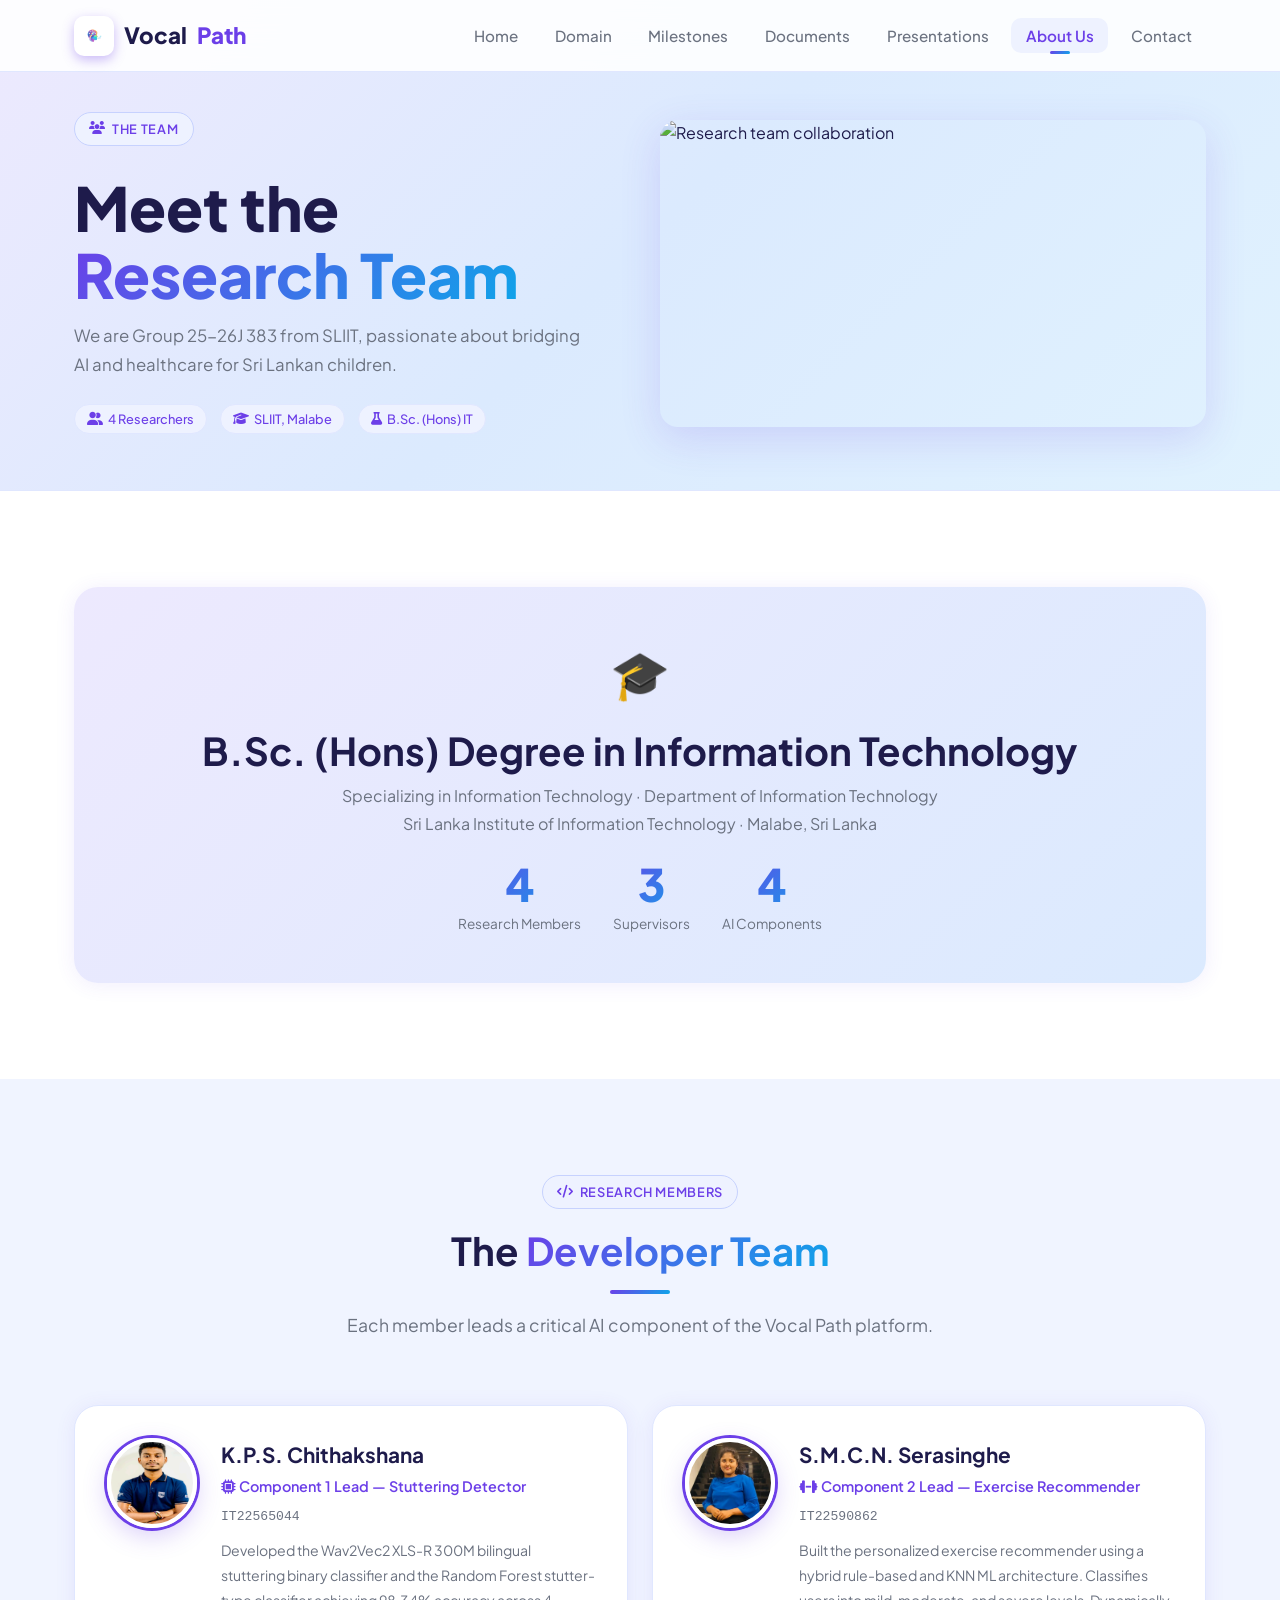
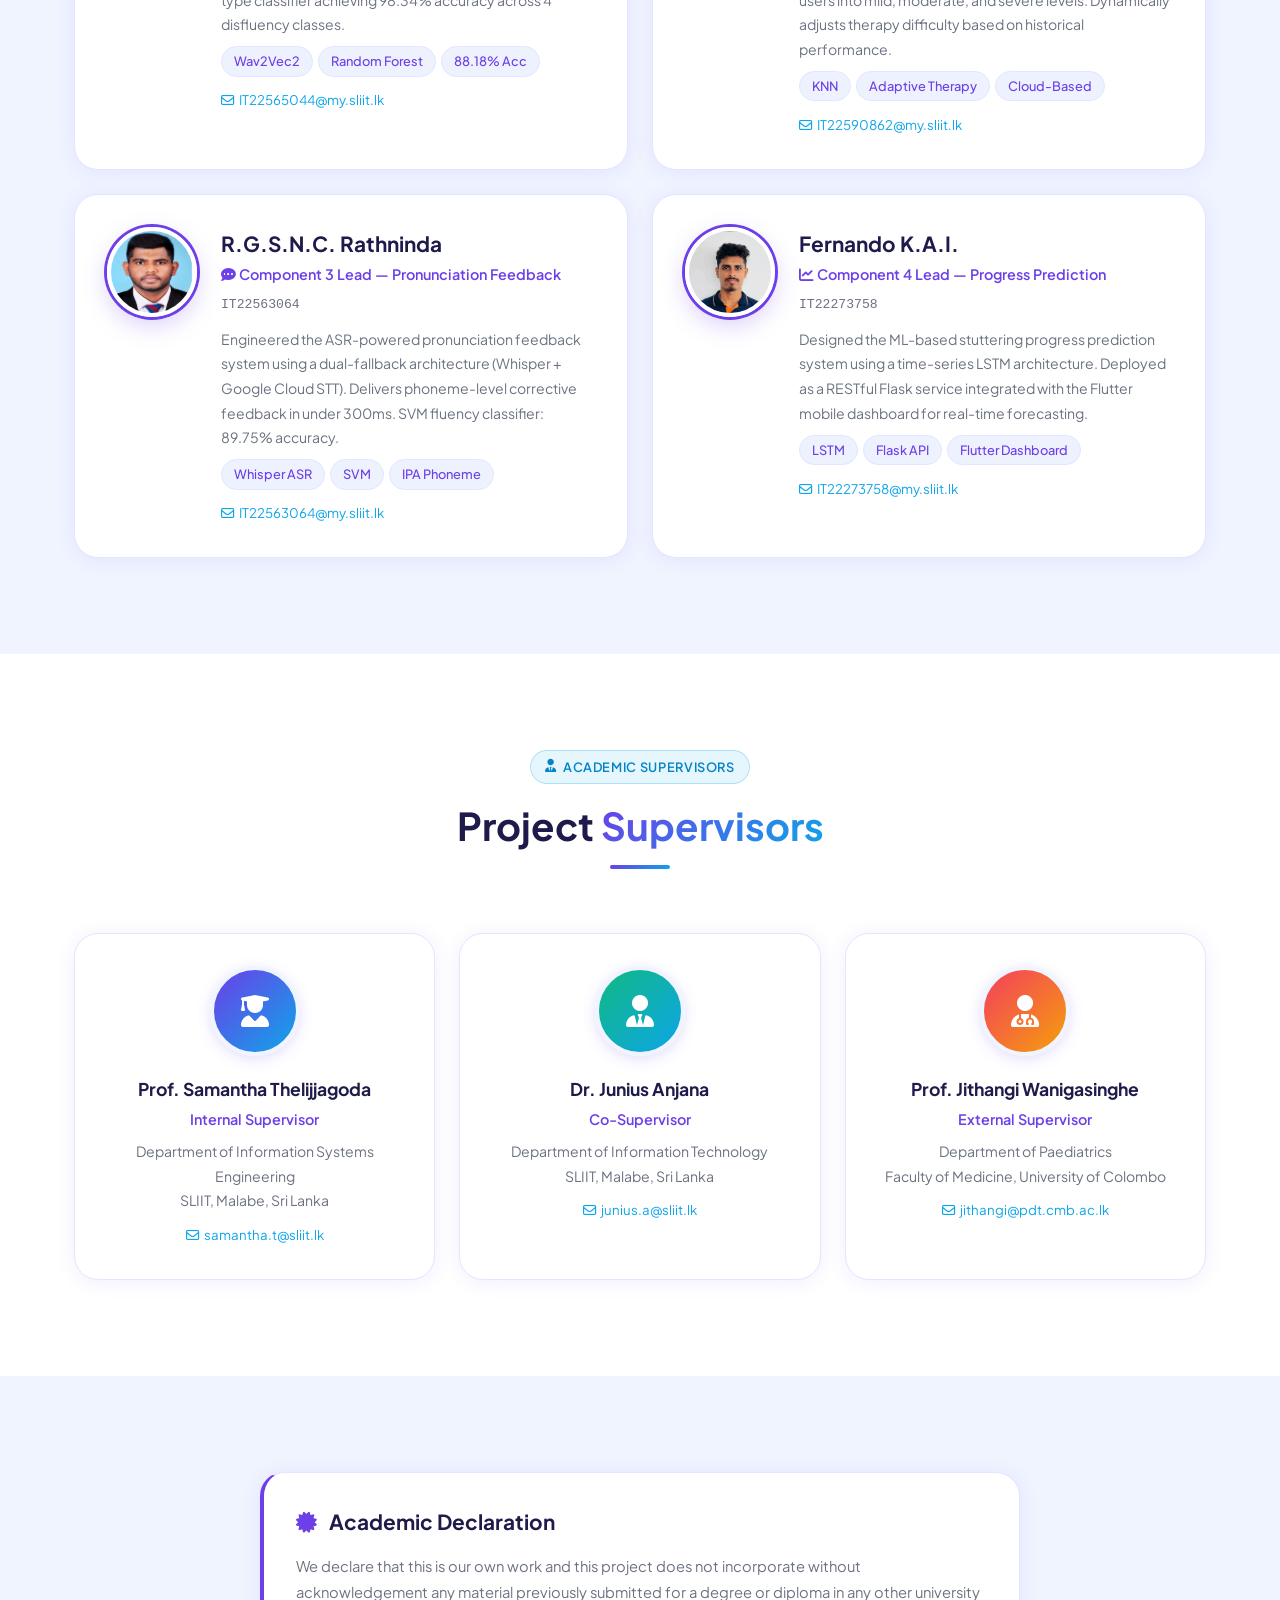
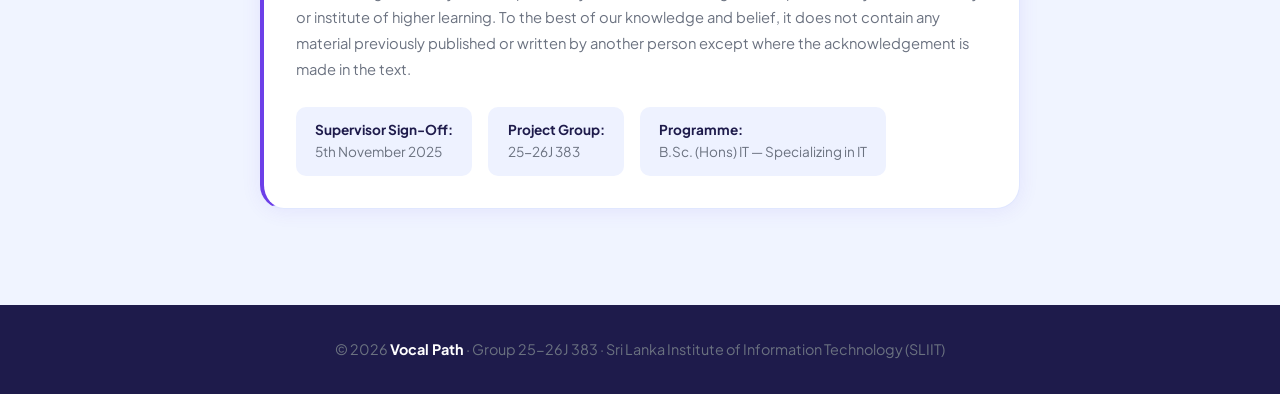
==== about.html @ 358e272d "website initialization" ====
<!DOCTYPE html>
<html lang="en">
<head>
  <meta charset="UTF-8">
  <meta name="viewport" content="width=device-width, initial-scale=1.0">
  <style>
    .page-hero-wrap{display:grid;grid-template-columns:1fr 1fr;gap:2.5rem;align-items:center;}
    .page-hero-wrap img{width:100%;border-radius:18px;box-shadow:0 12px 40px rgba(108,63,232,0.16);object-fit:cover;aspect-ratio:16/9;}
    @media(max-width:760px){.page-hero-wrap{grid-template-columns:1fr;}.page-hero-wrap img{display:none;}}
    /* Member photo avatars */
    .member-photo {
      width: 90px; height: 90px; min-width: 90px;
      border-radius: 50%;
      object-fit: cover; object-position: top center;
      border: 4px solid white;
      box-shadow: 0 0 0 3px #6C3FE8, 0 8px 24px rgba(108,63,232,0.25);
      transition: transform 0.3s ease, box-shadow 0.3s ease;
      display: block;
    }
    .member-photo:hover {
      transform: scale(1.08);
      box-shadow: 0 0 0 4px #0EA5E9, 0 12px 32px rgba(108,63,232,0.35);
    }
  </style>
  <title>About Us — Vocal Path Research Team</title>
  <meta name="description" content="Meet the Vocal Path research team — Group 25-26J 383, SLIIT.">
  <link rel="stylesheet" href="css/style.css">
  <link rel="stylesheet" href="https://cdnjs.cloudflare.com/ajax/libs/font-awesome/6.5.0/css/all.min.css">
</head>
<body>

<nav class="navbar" id="navbar">
  <div class="nav-inner">
    <a href="index.html" class="nav-logo">
      <img src="images/AppLogo1.png" alt="Vocal Path Logo" class="logo-icon" style="background: white; object-fit: contain; padding: 2px;">
      Vocal<span>Path</span>
    </a>
    <ul class="nav-links">
      <li><a href="index.html">Home</a></li>
      <li><a href="domain.html">Domain</a></li>
      <li><a href="milestones.html">Milestones</a></li>
      <li><a href="documents.html">Documents</a></li>
      <li><a href="presentations.html">Presentations</a></li>
      <li><a href="about.html" class="active">About Us</a></li>
      <li><a href="contact.html">Contact</a></li>
    </ul>
  </div>
</nav>

<!-- PAGE HEADER -->
<div style="background: var(--grad-hero); padding: 7rem 0 3.5rem; border-bottom: 1px solid var(--border);">
  <div class="container fade-in">
    <div class="page-hero-wrap">
      <div>
        <div class="badge badge-primary"><i class="fa-solid fa-users"></i> The Team</div>
        <h1 style="margin-top:0.6rem;">Meet the <span class="grad-text">Research Team</span></h1>
        <p style="font-size:1.05rem;max-width:520px;margin-top:0.8rem;">We are Group 25-26J 383 from SLIIT, passionate about bridging AI and healthcare for Sri Lankan children.</p>
        <div style="display:flex;gap:0.8rem;flex-wrap:wrap;margin-top:1.5rem;">
          <span class="tag"><i class="fa-solid fa-user-group"></i> 4 Researchers</span>
          <span class="tag"><i class="fa-solid fa-graduation-cap"></i> SLIIT, Malabe</span>
          <span class="tag"><i class="fa-solid fa-flask"></i> B.Sc. (Hons) IT</span>
        </div>
      </div>
      <img src="https://images.unsplash.com/photo-1522071820081-009f0129c71c?w=700&q=80&auto=format&fit=crop" alt="Research team collaboration" loading="eager">
    </div>
  </div>
</div>

<main>

<!-- PROJECT CONTEXT -->
<section style="background:var(--bg-white);">
  <div class="container fade-in">
    <div class="card" style="background: linear-gradient(135deg, #EDE9FE, #DBEAFE); border:none; text-align:center; padding:3rem;">
      <div style="font-size:3rem; margin-bottom:1rem;">🎓</div>
      <h2 style="margin-bottom:0.5rem;">B.Sc. (Hons) Degree in Information Technology</h2>
      <p>Specializing in Information Technology · Department of Information Technology<br>Sri Lanka Institute of Information Technology · Malabe, Sri Lanka</p>
      <div style="display:flex; justify-content:center; gap:2rem; margin-top:1.5rem; flex-wrap:wrap;">
        <div><div class="stat-number">4</div><p style="font-size:0.85rem;">Research Members</p></div>
        <div><div class="stat-number">3</div><p style="font-size:0.85rem;">Supervisors</p></div>
        <div><div class="stat-number">4</div><p style="font-size:0.85rem;">AI Components</p></div>
      </div>
    </div>
  </div>
</section>

<!-- RESEARCH MEMBERS -->
<section>
  <div class="container">
    <div class="section-header fade-in">
      <div class="badge badge-primary"><i class="fa-solid fa-code"></i> Research Members</div>
      <h2>The <span class="grad-text">Developer Team</span></h2>
      <div class="divider"></div>
      <p>Each member leads a critical AI component of the Vocal Path platform.</p>
    </div>

    <div class="grid-2 fade-in">

      <!-- Chithakshana -->
      <div class="card" style="display:flex; gap:1.5rem; align-items:flex-start;">
        <img src="images/member_chithakshana.png" alt="K.P.S. Chithakshana" class="member-photo">
        <div style="flex:1;">
          <h3 style="margin-bottom:0.2rem;">K.P.S. Chithakshana</h3>
          <span class="team-role"><i class="fa-solid fa-microchip" style="margin-right:4px;"></i>Component 1 Lead — Stuttering Detector</span>
          <p class="team-id">IT22565044</p>
          <p style="font-size:0.88rem; margin:0.6rem 0; color:var(--text-muted);">Developed the Wav2Vec2 XLS-R 300M bilingual stuttering binary classifier and the Random Forest stutter-type classifier achieving 98.34% accuracy across 4 disfluency classes.</p>
          <div style="display:flex; flex-wrap:wrap; gap:0.3rem; margin-bottom:0.6rem;">
            <span class="tag">Wav2Vec2</span><span class="tag">Random Forest</span><span class="tag">88.18% Acc</span>
          </div>
          <div class="team-email"><a href="mailto:IT22565044@my.sliit.lk"><i class="fa-regular fa-envelope" style="margin-right:5px;"></i>IT22565044@my.sliit.lk</a></div>
        </div>
      </div>

      <!-- Serasinghe -->
      <div class="card" style="display:flex; gap:1.5rem; align-items:flex-start;">
        <img src="images/member_serasinghe.png" alt="S.M.C.N. Serasinghe" class="member-photo">
        <div style="flex:1;">
          <h3 style="margin-bottom:0.2rem;">S.M.C.N. Serasinghe</h3>
          <span class="team-role"><i class="fa-solid fa-dumbbell" style="margin-right:4px;"></i>Component 2 Lead — Exercise Recommender</span>
          <p class="team-id">IT22590862</p>
          <p style="font-size:0.88rem; margin:0.6rem 0; color:var(--text-muted);">Built the personalized exercise recommender using a hybrid rule-based and KNN ML architecture. Classifies users into mild, moderate, and severe levels. Dynamically adjusts therapy difficulty based on historical performance.</p>
          <div style="display:flex; flex-wrap:wrap; gap:0.3rem; margin-bottom:0.6rem;">
            <span class="tag">KNN</span><span class="tag">Adaptive Therapy</span><span class="tag">Cloud-Based</span>
          </div>
          <div class="team-email"><a href="mailto:IT22590862@my.sliit.lk"><i class="fa-regular fa-envelope" style="margin-right:5px;"></i>IT22590862@my.sliit.lk</a></div>
        </div>
      </div>

      <!-- Rathninda -->
      <div class="card" style="display:flex; gap:1.5rem; align-items:flex-start;">
        <img src="images/member_rathninda.png" alt="R.G.S.N.C. Rathninda" class="member-photo">
        <div style="flex:1;">
          <h3 style="margin-bottom:0.2rem;">R.G.S.N.C. Rathninda</h3>
          <span class="team-role"><i class="fa-solid fa-comment-dots" style="margin-right:4px;"></i>Component 3 Lead — Pronunciation Feedback</span>
          <p class="team-id">IT22563064</p>
          <p style="font-size:0.88rem; margin:0.6rem 0; color:var(--text-muted);">Engineered the ASR-powered pronunciation feedback system using a dual-fallback architecture (Whisper + Google Cloud STT). Delivers phoneme-level corrective feedback in under 300ms. SVM fluency classifier: 89.75% accuracy.</p>
          <div style="display:flex; flex-wrap:wrap; gap:0.3rem; margin-bottom:0.6rem;">
            <span class="tag">Whisper ASR</span><span class="tag">SVM</span><span class="tag">IPA Phoneme</span>
          </div>
          <div class="team-email"><a href="mailto:IT22563064@my.sliit.lk"><i class="fa-regular fa-envelope" style="margin-right:5px;"></i>IT22563064@my.sliit.lk</a></div>
        </div>
      </div>

      <!-- Fernando -->
      <div class="card" style="display:flex; gap:1.5rem; align-items:flex-start;">
        <img src="images/member_fernando.png" alt="Fernando K.A.I." class="member-photo">
        <div style="flex:1;">
          <h3 style="margin-bottom:0.2rem;">Fernando K.A.I.</h3>
          <span class="team-role"><i class="fa-solid fa-chart-line" style="margin-right:4px;"></i>Component 4 Lead — Progress Prediction</span>
          <p class="team-id">IT22273758</p>
          <p style="font-size:0.88rem; margin:0.6rem 0; color:var(--text-muted);">Designed the ML-based stuttering progress prediction system using a time-series LSTM architecture. Deployed as a RESTful Flask service integrated with the Flutter mobile dashboard for real-time forecasting.</p>
          <div style="display:flex; flex-wrap:wrap; gap:0.3rem; margin-bottom:0.6rem;">
            <span class="tag">LSTM</span><span class="tag">Flask API</span><span class="tag">Flutter Dashboard</span>
          </div>
          <div class="team-email"><a href="mailto:IT22273758@my.sliit.lk"><i class="fa-regular fa-envelope" style="margin-right:5px;"></i>IT22273758@my.sliit.lk</a></div>
        </div>
      </div>

    </div>
  </div>
</section>

<!-- SUPERVISORS -->
<section style="background: var(--bg-white);">
  <div class="container">
    <div class="section-header fade-in">
      <div class="badge badge-blue"><i class="fa-solid fa-user-tie"></i> Academic Supervisors</div>
      <h2>Project <span class="grad-text">Supervisors</span></h2>
      <div class="divider"></div>
    </div>
    <div class="grid-3 fade-in">

      <div class="team-card">
        <div class="team-avatar" style="background: linear-gradient(135deg, #6C3FE8, #0EA5E9); font-size:2rem;">
          <i class="fa-solid fa-user-graduate"></i>
        </div>
        <h3>Prof. Samantha Thelijjagoda</h3>
        <span class="team-role">Internal Supervisor</span>
        <p style="font-size:0.88rem; margin:0.5rem 0; color:var(--text-muted);">Department of Information Systems Engineering<br>SLIIT, Malabe, Sri Lanka</p>
        <div class="team-email"><a href="mailto:samantha.t@sliit.lk"><i class="fa-regular fa-envelope" style="margin-right:5px;"></i>samantha.t@sliit.lk</a></div>
      </div>

      <div class="team-card">
        <div class="team-avatar" style="background: linear-gradient(135deg, #10B981, #0EA5E9); font-size:2rem;">
          <i class="fa-solid fa-user-tie"></i>
        </div>
        <h3>Dr. Junius Anjana</h3>
        <span class="team-role">Co-Supervisor</span>
        <p style="font-size:0.88rem; margin:0.5rem 0; color:var(--text-muted);">Department of Information Technology<br>SLIIT, Malabe, Sri Lanka</p>
        <div class="team-email"><a href="mailto:junius.a@sliit.lk"><i class="fa-regular fa-envelope" style="margin-right:5px;"></i>junius.a@sliit.lk</a></div>
      </div>

      <div class="team-card">
        <div class="team-avatar" style="background: linear-gradient(135deg, #F43F5E, #F59E0B); font-size:2rem;">
          <i class="fa-solid fa-user-doctor"></i>
        </div>
        <h3>Prof. Jithangi Wanigasinghe</h3>
        <span class="team-role">External Supervisor</span>
        <p style="font-size:0.88rem; margin:0.5rem 0; color:var(--text-muted);">Department of Paediatrics<br>Faculty of Medicine, University of Colombo</p>
        <div class="team-email"><a href="mailto:jithangi@pdt.cmb.ac.lk"><i class="fa-regular fa-envelope" style="margin-right:5px;"></i>jithangi@pdt.cmb.ac.lk</a></div>
      </div>

    </div>
  </div>
</section>

<!-- DECLARATION -->
<section>
  <div class="container fade-in">
    <div class="card" style="max-width:760px; margin:0 auto; border-left:4px solid var(--primary);">
      <h3 style="margin-bottom:1rem; color:var(--text-primary);">
        <i class="fa-solid fa-certificate" style="color:var(--primary); margin-right:8px;"></i>
        Academic Declaration
      </h3>
      <p style="font-size:0.92rem;">We declare that this is our own work and this project does not incorporate without acknowledgement any material previously submitted for a degree or diploma in any other university or institute of higher learning. To the best of our knowledge and belief, it does not contain any material previously published or written by another person except where the acknowledgement is made in the text.</p>
      <div style="margin-top:1.5rem; display:flex; flex-wrap:wrap; gap:1rem;">
        <div style="background:var(--bg-muted); border-radius:10px; padding:0.8rem 1.2rem; font-size:0.85rem;">
          <strong style="display:block;">Supervisor Sign-Off:</strong>
          <span style="color:var(--text-muted);">5th November 2025</span>
        </div>
        <div style="background:var(--bg-muted); border-radius:10px; padding:0.8rem 1.2rem; font-size:0.85rem;">
          <strong style="display:block;">Project Group:</strong>
          <span style="color:var(--text-muted);">25-26J 383</span>
        </div>
        <div style="background:var(--bg-muted); border-radius:10px; padding:0.8rem 1.2rem; font-size:0.85rem;">
          <strong style="display:block;">Programme:</strong>
          <span style="color:var(--text-muted);">B.Sc. (Hons) IT — Specializing in IT</span>
        </div>
      </div>
    </div>
  </div>
</section>

</main>

<footer>
  <div class="container">
    <p>© 2026 <strong style="color:white;">Vocal Path</strong> · Group 25-26J 383 · Sri Lanka Institute of Information Technology (SLIIT)</p>
  </div>
</footer>

<script>
  window.addEventListener('scroll', () => {
    document.getElementById('navbar').classList.toggle('scrolled', window.scrollY > 20);
  });
  const observer = new IntersectionObserver(entries => {
    entries.forEach(e => { if (e.isIntersecting) e.target.classList.add('visible'); });
  }, { threshold: 0.1 });
  document.querySelectorAll('.fade-in').forEach(el => observer.observe(el));
</script>
</body>
</html>
---- css/style.css ----
@import url('https://fonts.googleapis.com/css2?family=Plus+Jakarta+Sans:wght@300;400;500;600;700;800&display=swap');

/* ===== HERO SPLIT ===== */
.hero-split {
  display: grid;
  grid-template-columns: 1fr 1fr;
  gap: 3rem;
  align-items: center;
  min-height: 100vh;
  padding-top: var(--nav-height);
}
.hero-split-text { text-align: left; }
.hero-split-text h1 { margin-bottom: 1rem; }
.hero-split-img {
  position: relative;
  display: flex;
  justify-content: center;
  align-items: center;
}
.hero-split-img img {
  width: 100%;
  max-width: 520px;
  border-radius: var(--radius-xl);
  box-shadow: var(--shadow-hover);
  object-fit: cover;
  animation: float 6s ease-in-out infinite;
}
@keyframes float {
  0%, 100% { transform: translateY(0px); }
  50%       { transform: translateY(-14px); }
}
.hero-split-img::before {
  content: '';
  position: absolute;
  inset: -16px;
  border-radius: calc(var(--radius-xl) + 12px);
  background: var(--grad-primary);
  opacity: 0.12;
  z-index: -1;
  filter: blur(30px);
}

/* ===== SECTION IMAGE PANELS ===== */
.img-section {
  display: grid;
  grid-template-columns: 1fr 1fr;
  gap: 3rem;
  align-items: center;
}
.img-section.reverse { direction: rtl; }
.img-section.reverse > * { direction: ltr; }
.img-panel img {
  width: 100%;
  border-radius: var(--radius-lg);
  box-shadow: var(--shadow-lg);
  object-fit: cover;
  aspect-ratio: 4/3;
  transition: var(--transition);
}
.img-panel img:hover { transform: scale(1.02); box-shadow: var(--shadow-hover); }

/* ===== DECORATIVE BLOBS ===== */
.blob-purple {
  position: absolute;
  width: 280px; height: 280px;
  background: radial-gradient(circle, rgba(108,63,232,0.18) 0%, transparent 70%);
  border-radius: 50%;
  pointer-events: none;
}
.blob-blue {
  position: absolute;
  width: 200px; height: 200px;
  background: radial-gradient(circle, rgba(14,165,233,0.15) 0%, transparent 70%);
  border-radius: 50%;
  pointer-events: none;
}

/* ===== FEATURE BANNER IMAGE ===== */
.banner-img {
  width: 100%;
  border-radius: var(--radius-xl);
  height: 340px;
  object-fit: cover;
  box-shadow: var(--shadow-lg);
}

/* ===== STATS ROW ===== */
.stats-row {
  display: flex;
  gap: 2rem;
  flex-wrap: wrap;
  padding: 1.5rem 2rem;
  background: var(--bg-white);
  border: 1px solid var(--border);
  border-radius: var(--radius-lg);
  box-shadow: var(--shadow-card);
  margin-top: 2.5rem;
}
.stat-item { text-align: center; flex: 1; min-width: 100px; }
.stat-divider { width: 1px; background: var(--border); }

@media (max-width: 900px) {
  .hero-split { grid-template-columns: 1fr; padding-bottom: 3rem; }
  .hero-split-img { display: none; }
  .img-section { grid-template-columns: 1fr; }
  .img-section.reverse { direction: ltr; }
}

/* ===== CSS VARIABLES ===== */
:root {
  --primary: #6C3FE8;
  --primary-light: #8B5CF6;
  --primary-glow: rgba(108, 63, 232, 0.18);
  --secondary: #0EA5E9;
  --secondary-light: #38BDF8;
  --accent: #10B981;
  --accent-light: #34D399;
  --rose: #F43F5E;
  --amber: #F59E0B;

  /* Light mode backgrounds */
  --bg-base: #F0F4FF;
  --bg-white: #FFFFFF;
  --bg-card: #FFFFFF;
  --bg-subtle: #F8FAFF;
  --bg-muted: #EEF2FF;

  /* Borders */
  --border: #E0E7FF;
  --border-hover: #C7D2FE;

  /* Text */
  --text-primary: #1E1B4B;
  --text-secondary: #4338CA;
  --text-muted: #6B7280;
  --text-light: #9CA3AF;

  /* Shadows */
  --shadow-sm: 0 1px 3px rgba(99, 63, 232, 0.08), 0 1px 2px rgba(99, 63, 232, 0.04);
  --shadow-md: 0 4px 16px rgba(99, 63, 232, 0.12), 0 2px 8px rgba(99, 63, 232, 0.06);
  --shadow-lg: 0 8px 32px rgba(99, 63, 232, 0.18), 0 4px 12px rgba(99, 63, 232, 0.08);
  --shadow-hover: 0 16px 48px rgba(99, 63, 232, 0.22), 0 8px 20px rgba(99, 63, 232, 0.12);
  --shadow-card: 0 2px 20px rgba(99, 63, 232, 0.09);

  /* Gradients */
  --grad-primary: linear-gradient(135deg, #6C3FE8 0%, #0EA5E9 100%);
  --grad-hero: linear-gradient(135deg, #EDE9FE 0%, #DBEAFE 50%, #E0F2FE 100%);
  --grad-accent: linear-gradient(135deg, #10B981 0%, #0EA5E9 100%);
  --grad-warm: linear-gradient(135deg, #F59E0B 0%, #F43F5E 100%);
  --grad-card-border: linear-gradient(135deg, #6C3FE8, #0EA5E9);

  --radius-sm: 10px;
  --radius-md: 16px;
  --radius-lg: 24px;
  --radius-xl: 32px;
  --radius-pill: 100px;

  --transition: all 0.3s cubic-bezier(0.4, 0, 0.2, 1);
  --transition-slow: all 0.5s cubic-bezier(0.4, 0, 0.2, 1);

  --font: 'Plus Jakarta Sans', sans-serif;
  --nav-height: 72px;
}

/* ===== RESET ===== */
*, *::before, *::after { margin: 0; padding: 0; box-sizing: border-box; }
html { scroll-behavior: smooth; }
body {
  font-family: var(--font);
  background: var(--bg-base);
  color: var(--text-primary);
  line-height: 1.6;
  overflow-x: hidden;
  background-image:
    radial-gradient(ellipse at 20% 10%, rgba(108, 63, 232, 0.08) 0%, transparent 50%),
    radial-gradient(ellipse at 80% 90%, rgba(14, 165, 233, 0.07) 0%, transparent 50%);
  background-attachment: fixed;
}

/* ===== SCROLLBAR ===== */
::-webkit-scrollbar { width: 6px; }
::-webkit-scrollbar-track { background: var(--bg-muted); }
::-webkit-scrollbar-thumb { background: var(--primary-light); border-radius: 3px; }

/* ===== TYPOGRAPHY ===== */
h1 { font-size: clamp(2.2rem, 5vw, 3.8rem); font-weight: 800; line-height: 1.1; }
h2 { font-size: clamp(1.8rem, 3vw, 2.8rem); font-weight: 700; line-height: 1.2; }
h3 { font-size: 1.3rem; font-weight: 700; }
h4 { font-size: 1.05rem; font-weight: 600; }
p { color: var(--text-muted); line-height: 1.75; }

/* ===== LAYOUT ===== */
.container { max-width: 1180px; margin: 0 auto; padding: 0 1.5rem; width: 100%; }
section { padding: 6rem 0; }
.section-header { text-align: center; margin-bottom: 4rem; }
.section-header h2 { color: var(--text-primary); margin-bottom: 1rem; }
.section-header p { max-width: 640px; margin: 0 auto; font-size: 1.1rem; }

/* ===== NAVIGATION ===== */
.navbar {
  position: fixed; top: 0; left: 0; right: 0;
  height: var(--nav-height);
  background: rgba(255, 255, 255, 0.88);
  backdrop-filter: blur(20px);
  -webkit-backdrop-filter: blur(20px);
  border-bottom: 1px solid var(--border);
  z-index: 1000;
  transition: var(--transition);
}
.navbar.scrolled {
  box-shadow: var(--shadow-md);
}
.nav-inner {
  max-width: 1180px; margin: 0 auto; padding: 0 1.5rem;
  height: 100%;
  display: flex; align-items: center; justify-content: space-between;
}
.nav-logo {
  display: flex; align-items: center; gap: 10px;
  text-decoration: none;
  font-weight: 800; font-size: 1.4rem;
  color: var(--text-primary);
  transition: var(--transition);
}
.nav-logo .logo-icon {
  width: 40px; height: 40px; border-radius: 10px;
  background: var(--grad-primary);
  display: flex; align-items: center; justify-content: center;
  color: white; font-size: 1.1rem;
  box-shadow: 0 4px 12px rgba(108, 63, 232, 0.35);
  transition: var(--transition);
}
.nav-logo:hover .logo-icon { transform: rotate(5deg) scale(1.05); }
.nav-logo span { color: var(--primary); }
.nav-links {
  display: flex; align-items: center; gap: 0.5rem;
  list-style: none;
}
.nav-links a {
  text-decoration: none; color: var(--text-muted);
  font-weight: 500; font-size: 0.95rem;
  padding: 0.5rem 0.9rem;
  border-radius: var(--radius-sm);
  transition: var(--transition);
  position: relative;
}
.nav-links a:hover,
.nav-links a.active {
  color: var(--primary);
  background: var(--bg-muted);
}
.nav-links a.active {
  font-weight: 600;
}
.nav-links a.active::after {
  content: '';
  position: absolute; bottom: -1px; left: 50%; transform: translateX(-50%);
  width: 20px; height: 3px;
  background: var(--grad-primary);
  border-radius: 3px;
}

/* ===== BADGE ===== */
.badge {
  display: inline-flex; align-items: center; gap: 6px;
  padding: 0.35rem 0.9rem;
  border-radius: var(--radius-pill);
  font-size: 0.8rem; font-weight: 600; letter-spacing: 0.05em; text-transform: uppercase;
  margin-bottom: 1.2rem;
}
.badge-primary { background: var(--bg-muted); color: var(--primary); border: 1px solid var(--border-hover); }
.badge-green { background: rgba(16, 185, 129, 0.1); color: #059669; border: 1px solid rgba(16, 185, 129, 0.25); }
.badge-blue { background: rgba(14, 165, 233, 0.1); color: #0284C7; border: 1px solid rgba(14, 165, 233, 0.25); }

/* ===== BUTTONS ===== */
.btn {
  display: inline-flex; align-items: center; gap: 8px;
  padding: 0.8rem 1.8rem;
  border-radius: var(--radius-pill);
  font-weight: 600; font-size: 0.95rem;
  text-decoration: none; border: none; cursor: pointer;
  transition: var(--transition);
}
.btn-primary {
  background: var(--grad-primary);
  color: white;
  box-shadow: 0 4px 16px rgba(108, 63, 232, 0.4);
}
.btn-primary:hover {
  transform: translateY(-2px);
  box-shadow: 0 8px 28px rgba(108, 63, 232, 0.5);
}
.btn-outline {
  background: transparent;
  color: var(--primary);
  border: 2px solid var(--primary);
}
.btn-outline:hover {
  background: var(--bg-muted);
  transform: translateY(-2px);
}
.btn-white {
  background: white; color: var(--primary);
  box-shadow: var(--shadow-md);
}
.btn-white:hover { transform: translateY(-2px); box-shadow: var(--shadow-lg); }

/* ===== CARDS ===== */
.card {
  background: var(--bg-card);
  border: 1px solid var(--border);
  border-radius: var(--radius-lg);
  padding: 2rem;
  box-shadow: var(--shadow-card);
  transition: var(--transition);
}
.card:hover {
  border-color: var(--border-hover);
  box-shadow: var(--shadow-hover);
  transform: translateY(-6px);
}
.card-icon {
  width: 54px; height: 54px;
  border-radius: var(--radius-md);
  display: flex; align-items: center; justify-content: center;
  font-size: 1.4rem;
  margin-bottom: 1.2rem;
  transition: var(--transition);
}
.card:hover .card-icon { transform: scale(1.1); }
.card-icon-purple { background: var(--bg-muted); color: var(--primary); }
.card-icon-blue { background: rgba(14, 165, 233, 0.12); color: var(--secondary); }
.card-icon-green { background: rgba(16, 185, 129, 0.12); color: var(--accent); }
.card-icon-rose { background: rgba(244, 63, 94, 0.12); color: var(--rose); }
.card-icon-amber { background: rgba(245, 158, 11, 0.12); color: var(--amber); }
.card h3 { color: var(--text-primary); margin-bottom: 0.6rem; }

/* Gradient border card */
.card-gradient-border {
  background: var(--bg-card);
  border-radius: var(--radius-lg);
  padding: 2px;
  background-clip: padding-box;
  position: relative;
  transition: var(--transition);
}
.card-gradient-border::before {
  content: '';
  position: absolute; inset: 0;
  border-radius: var(--radius-lg);
  padding: 2px;
  background: var(--grad-primary);
  -webkit-mask: linear-gradient(white, white) content-box, linear-gradient(white, white);
  mask: linear-gradient(white, white) content-box, linear-gradient(white, white);
  -webkit-mask-composite: destination-out;
  mask-composite: exclude;
  opacity: 0;
  transition: var(--transition);
}
.card-gradient-border:hover::before { opacity: 1; }
.card-gradient-border-inner {
  background: var(--bg-card);
  border-radius: calc(var(--radius-lg) - 2px);
  padding: 2rem;
  height: 100%;
}

/* ===== GRIDS ===== */
.grid-2 { display: grid; grid-template-columns: repeat(2, 1fr); gap: 1.5rem; }
.grid-3 { display: grid; grid-template-columns: repeat(3, 1fr); gap: 1.5rem; }
.grid-4 { display: grid; grid-template-columns: repeat(4, 1fr); gap: 1.5rem; }
.grid-auto { display: grid; grid-template-columns: repeat(auto-fit, minmax(260px, 1fr)); gap: 1.5rem; }

/* ===== GRADIENT TEXT ===== */
.grad-text {
  background: var(--grad-primary);
  -webkit-background-clip: text;
  -webkit-text-fill-color: transparent;
  background-clip: text;
}
.grad-text-accent {
  background: var(--grad-accent);
  -webkit-background-clip: text;
  -webkit-text-fill-color: transparent;
  background-clip: text;
}

/* ===== PILL TAG ===== */
.tag {
  display: inline-flex; align-items: center; gap: 5px;
  background: var(--bg-muted); color: var(--primary);
  border: 1px solid var(--border);
  border-radius: var(--radius-pill);
  padding: 0.25rem 0.75rem;
  font-size: 0.8rem; font-weight: 500;
}

/* ===== STAT NUMBERS ===== */
.stat-number {
  font-size: 2.8rem; font-weight: 800;
  background: var(--grad-primary);
  -webkit-background-clip: text;
  -webkit-text-fill-color: transparent;
  background-clip: text;
  line-height: 1;
  margin-bottom: 0.3rem;
}

/* ===== HERO ===== */
.hero {
  min-height: 100vh;
  display: flex; align-items: center;
  padding-top: var(--nav-height);
  background: var(--grad-hero);
  position: relative;
  overflow: hidden;
}
.hero::before {
  content: '';
  position: absolute; top: -40%; right: -15%;
  width: 700px; height: 700px;
  border-radius: 50%;
  background: radial-gradient(circle, rgba(108, 63, 232, 0.12) 0%, transparent 70%);
  pointer-events: none;
}
.hero::after {
  content: '';
  position: absolute; bottom: -20%; left: -10%;
  width: 500px; height: 500px;
  border-radius: 50%;
  background: radial-gradient(circle, rgba(14, 165, 233, 0.1) 0%, transparent 70%);
  pointer-events: none;
}
.hero-content { position: relative; z-index: 1; }

/* ===== SECTION DIVIDER ===== */
.divider {
  width: 60px; height: 4px;
  background: var(--grad-primary);
  border-radius: 2px;
  margin: 1rem auto;
}

/* ===== TIMELINE ===== */
.timeline { position: relative; }
.timeline::before {
  content: '';
  position: absolute; left: 24px; top: 0; bottom: 0;
  width: 2px; background: var(--border);
}
.timeline-item {
  display: flex; gap: 1.5rem;
  margin-bottom: 2.5rem;
  position: relative;
}
.timeline-dot {
  width: 48px; height: 48px; min-width: 48px;
  border-radius: 50%;
  background: white;
  border: 2px solid var(--border);
  display: flex; align-items: center; justify-content: center;
  font-weight: 700; font-size: 0.9rem;
  color: var(--primary);
  z-index: 1;
  transition: var(--transition);
  box-shadow: var(--shadow-sm);
}
.timeline-item:hover .timeline-dot {
  background: var(--grad-primary);
  color: white; border-color: transparent;
  box-shadow: 0 0 0 6px rgba(108, 63, 232, 0.15);
}

/* ===== DROPDOWN ===== */
.styled-select {
  width: 100%;
  padding: 1rem 1.4rem;
  background: white;
  border: 2px solid var(--border);
  border-radius: var(--radius-md);
  color: var(--text-primary);
  font-size: 1rem; font-weight: 500;
  font-family: var(--font);
  outline: none;
  cursor: pointer;
  transition: var(--transition);
  appearance: none;
  background-image: url("data:image/svg+xml,%3Csvg xmlns='http://www.w3.org/2000/svg' width='20' height='20' viewBox='0 0 24 24' fill='none' stroke='%236C3FE8' stroke-width='2' stroke-linecap='round' stroke-linejoin='round'%3E%3Cpath d='m6 9 6 6 6-6'/%3E%3C/svg%3E");
  background-repeat: no-repeat;
  background-position: right 1rem center;
  padding-right: 3rem;
}
.styled-select:focus { border-color: var(--primary); box-shadow: 0 0 0 4px var(--primary-glow); }

/* ===== DOC LINK ===== */
.doc-item {
  display: flex; align-items: center; gap: 1rem;
  padding: 1.1rem 1.5rem;
  background: var(--bg-card);
  border: 1px solid var(--border);
  border-radius: var(--radius-md);
  text-decoration: none;
  color: var(--text-primary);
  transition: var(--transition);
  margin-bottom: 0.8rem;
}
.doc-item:hover {
  border-color: var(--primary);
  box-shadow: var(--shadow-md);
  transform: translateX(6px);
  background: var(--bg-muted);
}
.doc-item-icon {
  width: 46px; height: 46px; min-width: 46px;
  border-radius: var(--radius-sm);
  display: flex; align-items: center; justify-content: center;
  font-size: 1.3rem;
}
.doc-item .doc-info strong { display: block; font-weight: 600; font-size: 0.98rem; }
.doc-item .doc-info span { font-size: 0.84rem; color: var(--text-muted); }
.doc-item.pending { opacity: 0.6; cursor: not-allowed; }
.doc-item.pending:hover { transform: none; box-shadow: none; border-color: var(--border); }

/* ===== TEAM CARD ===== */
.team-card {
  background: var(--bg-card);
  border: 1px solid var(--border);
  border-radius: var(--radius-lg);
  padding: 2rem;
  text-align: center;
  box-shadow: var(--shadow-card);
  transition: var(--transition);
}
.team-card:hover {
  transform: translateY(-8px);
  box-shadow: var(--shadow-hover);
  border-color: var(--border-hover);
}
.team-avatar {
  width: 90px; height: 90px;
  border-radius: 50%;
  margin: 0 auto 1.2rem;
  display: flex; align-items: center; justify-content: center;
  font-size: 1.8rem; font-weight: 800; color: white;
  border: 4px solid var(--bg-base);
  box-shadow: var(--shadow-md);
  transition: var(--transition);
}
.team-card:hover .team-avatar { transform: scale(1.08); }
.team-card h3 { font-size: 1.1rem; margin-bottom: 0.3rem; }
.team-role { color: var(--primary); font-weight: 600; font-size: 0.9rem; display: block; margin-bottom: 0.5rem; }
.team-id { color: var(--text-muted); font-size: 0.82rem; font-weight: 500; font-family: monospace; }
.team-email a { color: var(--secondary); font-size: 0.83rem; text-decoration: none; }
.team-email a:hover { text-decoration: underline; }

/* ===== CONTACT ===== */
.form-group { margin-bottom: 1.2rem; }
.form-group label { display: block; font-weight: 600; font-size: 0.9rem; margin-bottom: 0.5rem; color: var(--text-primary); }
.form-control {
  width: 100%; padding: 0.9rem 1.2rem;
  background: var(--bg-subtle); border: 2px solid var(--border);
  border-radius: var(--radius-md);
  color: var(--text-primary); font-size: 0.97rem;
  font-family: var(--font); outline: none;
  transition: var(--transition);
}
.form-control:focus { border-color: var(--primary); background: white; box-shadow: 0 0 0 4px var(--primary-glow); }
textarea.form-control { resize: vertical; min-height: 130px; }

/* ===== CTA BLOCK ===== */
.cta-block {
  background: var(--grad-primary);
  border-radius: var(--radius-xl);
  padding: 4rem 3rem;
  text-align: center;
  color: white;
  position: relative; overflow: hidden;
}
.cta-block::before {
  content: '';
  position: absolute; top: -50%; right: -10%;
  width: 400px; height: 400px; border-radius: 50%;
  background: rgba(255,255,255,0.07);
  pointer-events: none;
}
.cta-block h2 { color: white; }
.cta-block p { color: rgba(255,255,255,0.8); }

/* ===== FOOTER ===== */
footer {
  background: var(--text-primary);
  color: rgba(255,255,255,0.75);
  padding: 2rem 0;
  text-align: center;
  font-size: 0.9rem;
}
footer a { color: var(--primary-light); text-decoration: none; }

/* ===== MILESTONE ===== */
.milestone-panel { display: none; animation: fadeSlide 0.35s ease forwards; }
.milestone-panel.active { display: block; }
@keyframes fadeSlide {
  from { opacity: 0; transform: translateY(12px); }
  to { opacity: 1; transform: translateY(0); }
}

/* ===== HIGHLIGHT BOX ===== */
.highlight-box {
  background: var(--bg-muted);
  border-left: 4px solid var(--primary);
  border-radius: 0 var(--radius-md) var(--radius-md) 0;
  padding: 1.2rem 1.5rem;
  margin-bottom: 1rem;
}
.highlight-box.green { border-color: var(--accent); background: rgba(16, 185, 129, 0.08); }
.highlight-box.blue { border-color: var(--secondary); background: rgba(14, 165, 233, 0.08); }

/* ===== ANIMATIONS ===== */
.fade-in { opacity: 0; transform: translateY(20px); transition: opacity 0.6s ease, transform 0.6s ease; }
.fade-in.visible { opacity: 1; transform: translateY(0); }

/* ===== RESPONSIVE ===== */
@media (max-width: 900px) {
  .grid-2, .grid-3, .grid-4 { grid-template-columns: repeat(2, 1fr); }
}
@media (max-width: 700px) {
  .nav-links { display: none; }
  section { padding: 3.5rem 0; }
  .grid-2, .grid-3, .grid-4 { grid-template-columns: 1fr; }
  .hero { min-height: auto; padding: 6rem 0 3rem; }
}
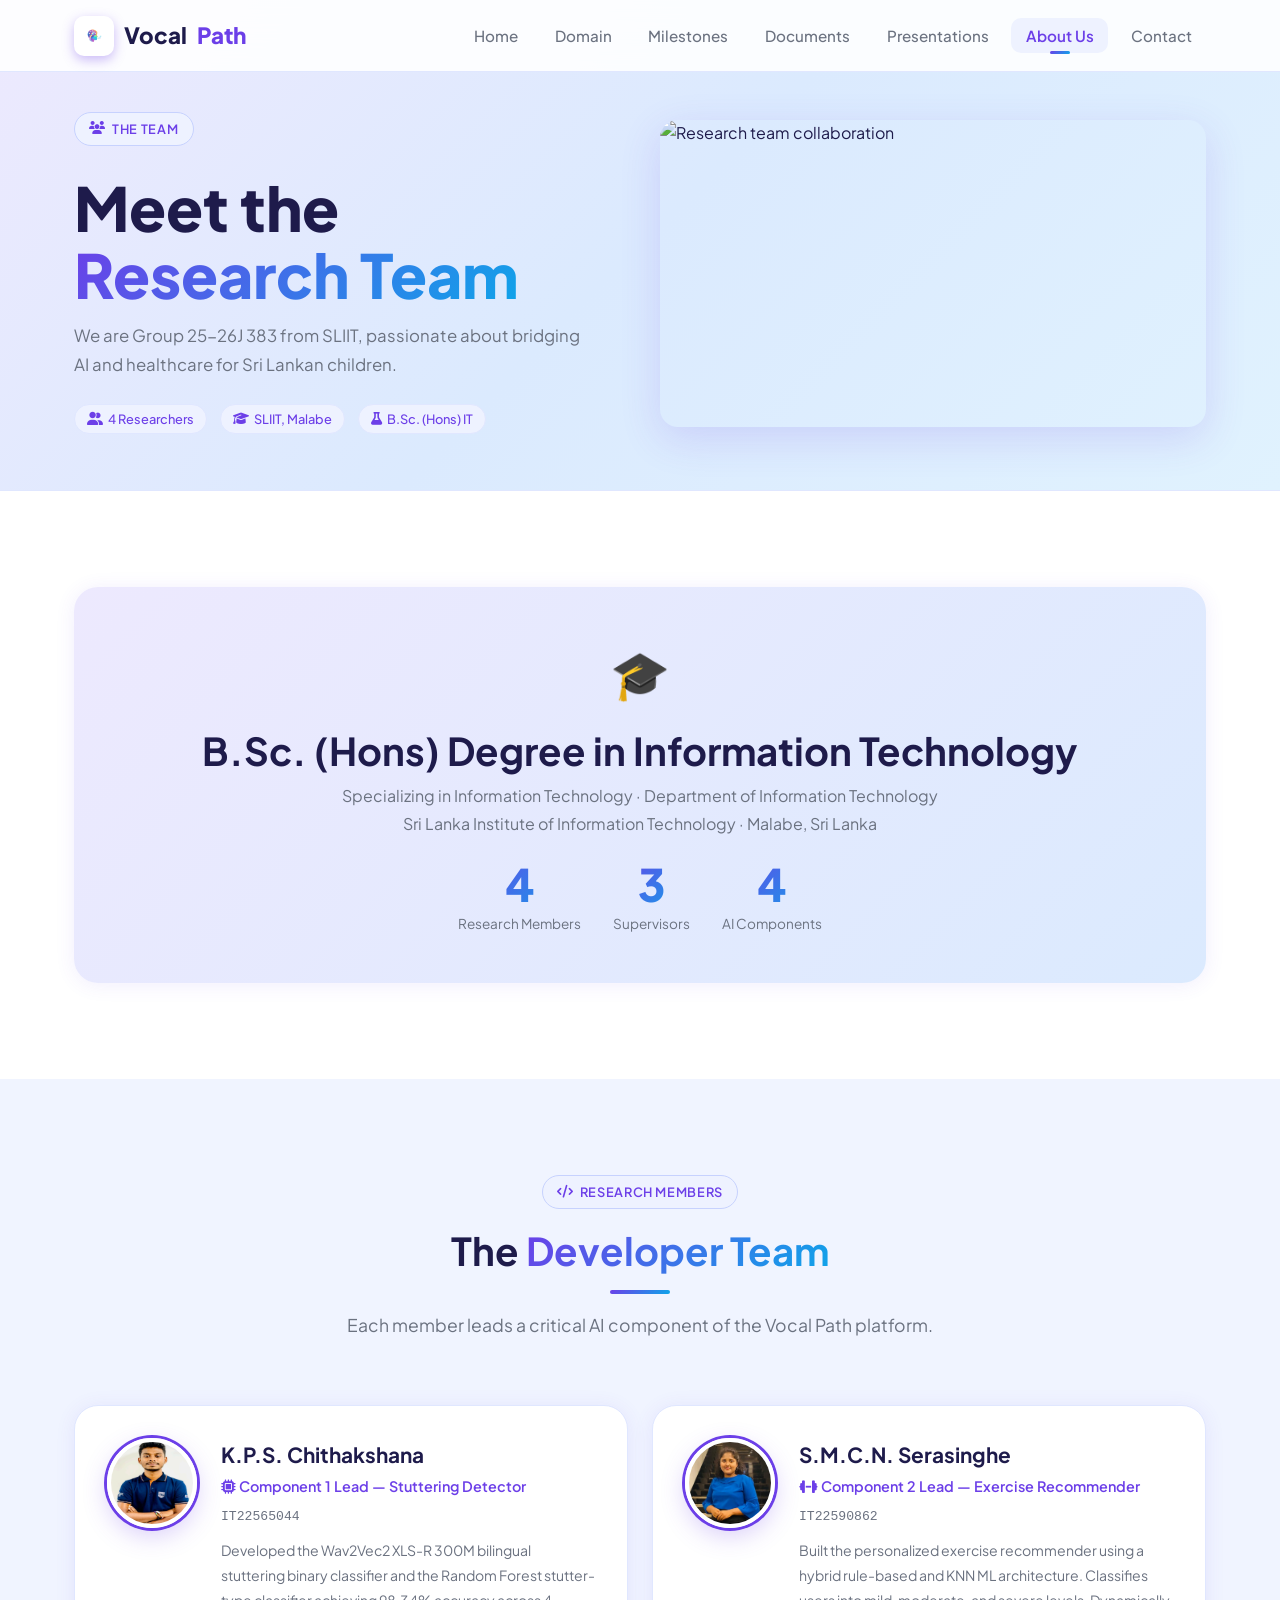
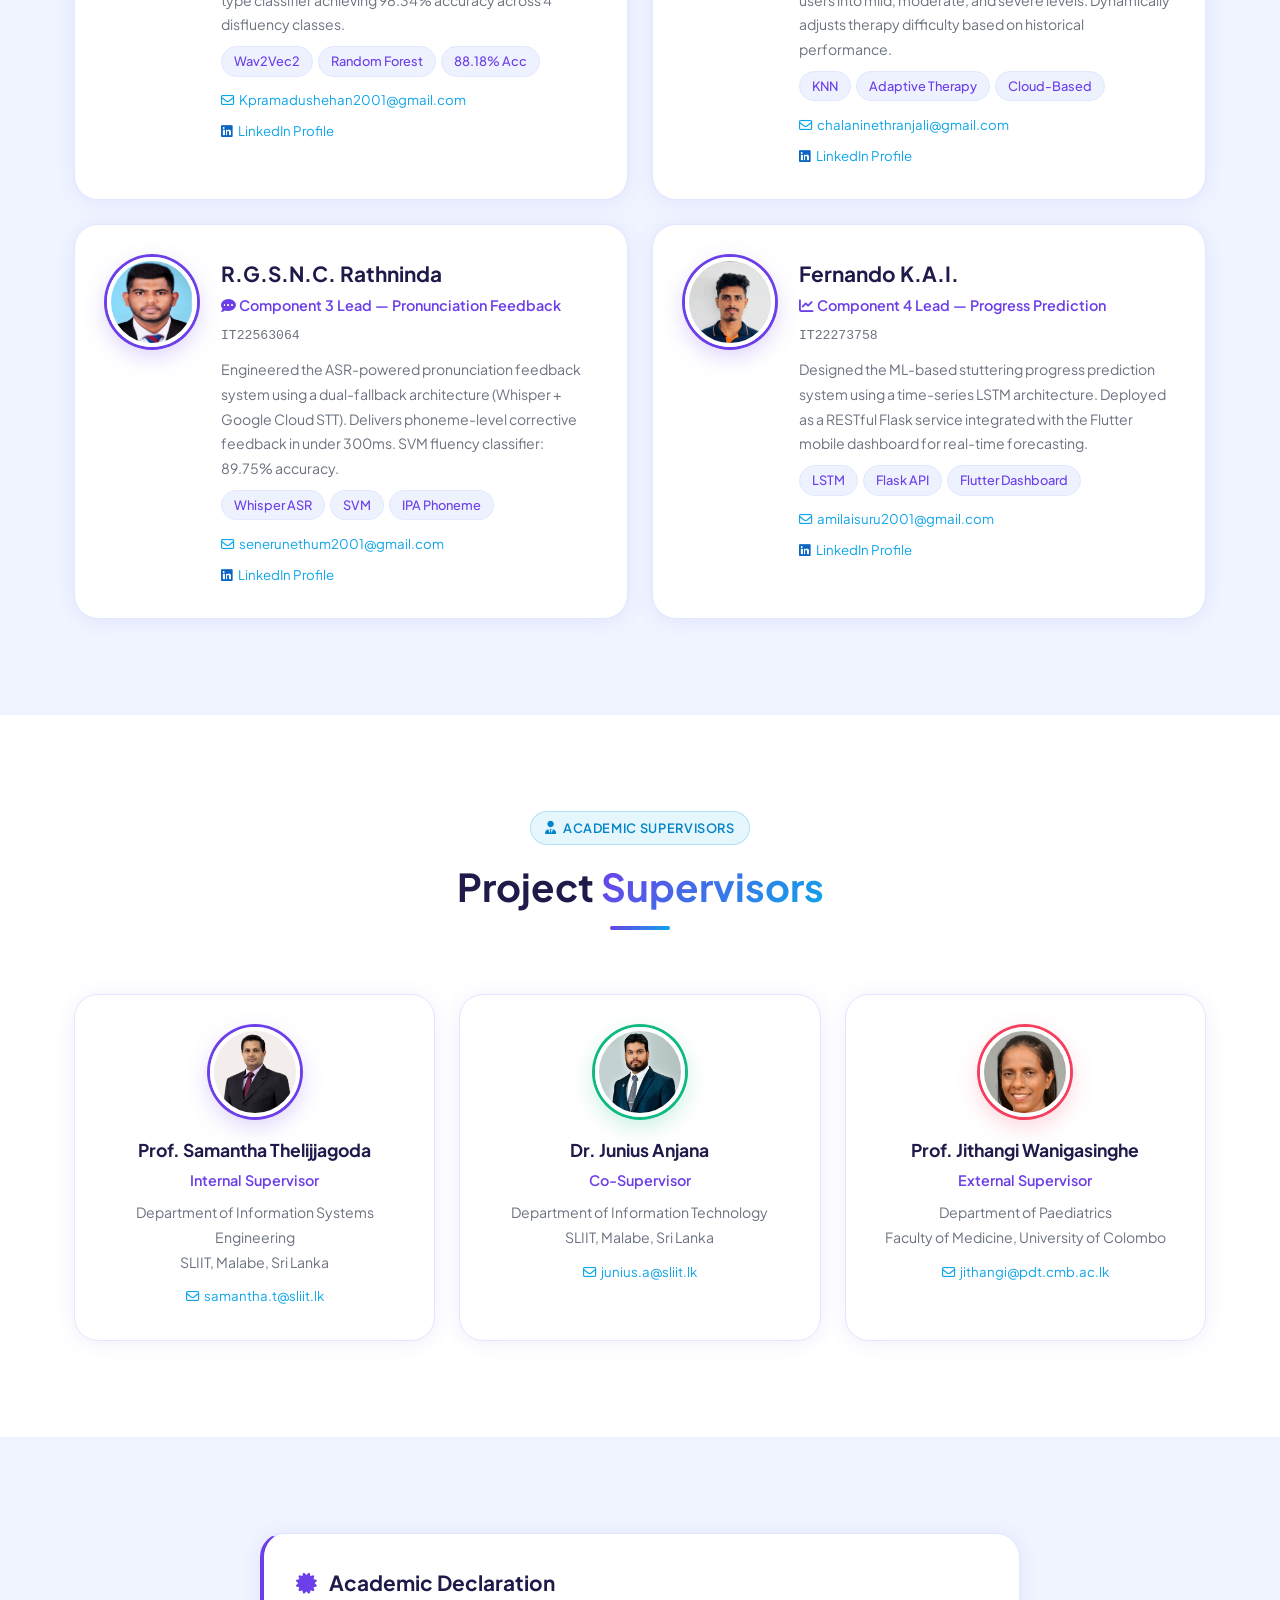
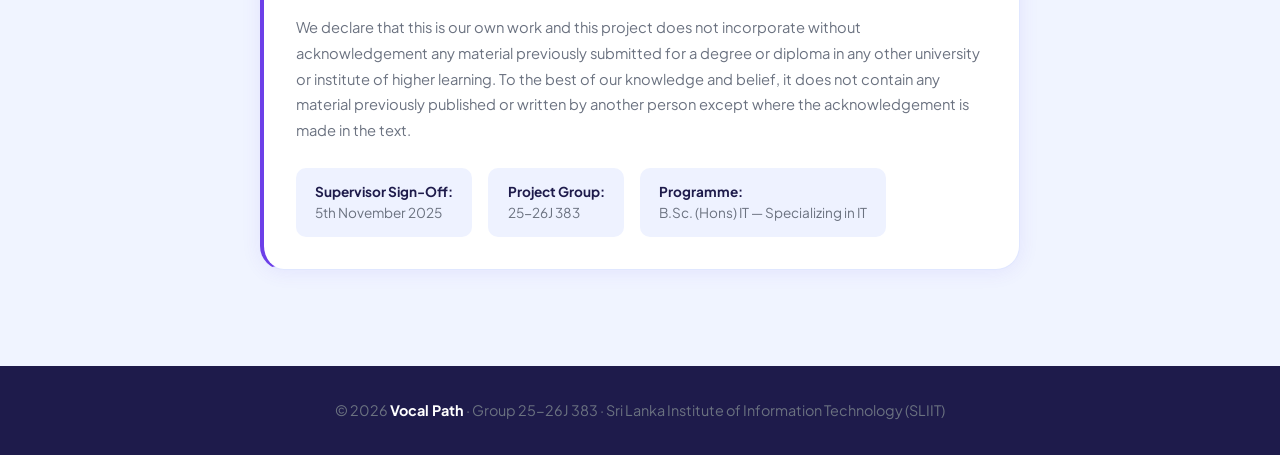
==== commit ebef369e: "email setup" ====
--- a/about.html
+++ b/about.html
@@ -1,25 +1,52 @@
 <!DOCTYPE html>
 <html lang="en">
+
 <head>
   <meta charset="UTF-8">
   <meta name="viewport" content="width=device-width, initial-scale=1.0">
   <style>
-    .page-hero-wrap{display:grid;grid-template-columns:1fr 1fr;gap:2.5rem;align-items:center;}
-    .page-hero-wrap img{width:100%;border-radius:18px;box-shadow:0 12px 40px rgba(108,63,232,0.16);object-fit:cover;aspect-ratio:16/9;}
-    @media(max-width:760px){.page-hero-wrap{grid-template-columns:1fr;}.page-hero-wrap img{display:none;}}
+    .page-hero-wrap {
+      display: grid;
+      grid-template-columns: 1fr 1fr;
+      gap: 2.5rem;
+      align-items: center;
+    }
+
+    .page-hero-wrap img {
+      width: 100%;
+      border-radius: 18px;
+      box-shadow: 0 12px 40px rgba(108, 63, 232, 0.16);
+      object-fit: cover;
+      aspect-ratio: 16/9;
+    }
+
+    @media(max-width:760px) {
+      .page-hero-wrap {
+        grid-template-columns: 1fr;
+      }
+
+      .page-hero-wrap img {
+        display: none;
+      }
+    }
+
     /* Member photo avatars */
     .member-photo {
-      width: 90px; height: 90px; min-width: 90px;
+      width: 90px;
+      height: 90px;
+      min-width: 90px;
       border-radius: 50%;
-      object-fit: cover; object-position: top center;
+      object-fit: cover;
+      object-position: top center;
       border: 4px solid white;
-      box-shadow: 0 0 0 3px #6C3FE8, 0 8px 24px rgba(108,63,232,0.25);
+      box-shadow: 0 0 0 3px #6C3FE8, 0 8px 24px rgba(108, 63, 232, 0.25);
       transition: transform 0.3s ease, box-shadow 0.3s ease;
       display: block;
     }
+
     .member-photo:hover {
       transform: scale(1.08);
-      box-shadow: 0 0 0 4px #0EA5E9, 0 12px 32px rgba(108,63,232,0.35);
+      box-shadow: 0 0 0 4px #0EA5E9, 0 12px 32px rgba(108, 63, 232, 0.35);
     }
   </style>
   <title>About Us — Vocal Path Research Team</title>
@@ -27,226 +54,273 @@
   <link rel="stylesheet" href="css/style.css">
   <link rel="stylesheet" href="https://cdnjs.cloudflare.com/ajax/libs/font-awesome/6.5.0/css/all.min.css">
 </head>
+
 <body>
 
-<nav class="navbar" id="navbar">
-  <div class="nav-inner">
-    <a href="index.html" class="nav-logo">
-      <img src="images/AppLogo1.png" alt="Vocal Path Logo" class="logo-icon" style="background: white; object-fit: contain; padding: 2px;">
-      Vocal<span>Path</span>
-    </a>
-    <ul class="nav-links">
-      <li><a href="index.html">Home</a></li>
-      <li><a href="domain.html">Domain</a></li>
-      <li><a href="milestones.html">Milestones</a></li>
-      <li><a href="documents.html">Documents</a></li>
-      <li><a href="presentations.html">Presentations</a></li>
-      <li><a href="about.html" class="active">About Us</a></li>
-      <li><a href="contact.html">Contact</a></li>
-    </ul>
-  </div>
-</nav>
-
-<!-- PAGE HEADER -->
-<div style="background: var(--grad-hero); padding: 7rem 0 3.5rem; border-bottom: 1px solid var(--border);">
-  <div class="container fade-in">
-    <div class="page-hero-wrap">
-      <div>
-        <div class="badge badge-primary"><i class="fa-solid fa-users"></i> The Team</div>
-        <h1 style="margin-top:0.6rem;">Meet the <span class="grad-text">Research Team</span></h1>
-        <p style="font-size:1.05rem;max-width:520px;margin-top:0.8rem;">We are Group 25-26J 383 from SLIIT, passionate about bridging AI and healthcare for Sri Lankan children.</p>
-        <div style="display:flex;gap:0.8rem;flex-wrap:wrap;margin-top:1.5rem;">
-          <span class="tag"><i class="fa-solid fa-user-group"></i> 4 Researchers</span>
-          <span class="tag"><i class="fa-solid fa-graduation-cap"></i> SLIIT, Malabe</span>
-          <span class="tag"><i class="fa-solid fa-flask"></i> B.Sc. (Hons) IT</span>
-        </div>
-      </div>
-      <img src="https://images.unsplash.com/photo-1522071820081-009f0129c71c?w=700&q=80&auto=format&fit=crop" alt="Research team collaboration" loading="eager">
+  <nav class="navbar" id="navbar">
+    <div class="nav-inner">
+      <a href="index.html" class="nav-logo">
+        <img src="images/AppLogo1.png" alt="Vocal Path Logo" class="logo-icon"
+          style="background: white; object-fit: contain; padding: 2px;">
+        Vocal<span>Path</span>
+      </a>
+      <ul class="nav-links">
+        <li><a href="index.html">Home</a></li>
+        <li><a href="domain.html">Domain</a></li>
+        <li><a href="milestones.html">Milestones</a></li>
+        <li><a href="documents.html">Documents</a></li>
+        <li><a href="presentations.html">Presentations</a></li>
+        <li><a href="about.html" class="active">About Us</a></li>
+        <li><a href="contact.html">Contact</a></li>
+      </ul>
+    </div>
+  </nav>
+
+  <!-- PAGE HEADER -->
+  <div style="background: var(--grad-hero); padding: 7rem 0 3.5rem; border-bottom: 1px solid var(--border);">
+    <div class="container fade-in">
+      <div class="page-hero-wrap">
+        <div>
+          <div class="badge badge-primary"><i class="fa-solid fa-users"></i> The Team</div>
+          <h1 style="margin-top:0.6rem;">Meet the <span class="grad-text">Research Team</span></h1>
+          <p style="font-size:1.05rem;max-width:520px;margin-top:0.8rem;">We are Group 25-26J 383 from SLIIT, passionate
+            about bridging AI and healthcare for Sri Lankan children.</p>
+          <div style="display:flex;gap:0.8rem;flex-wrap:wrap;margin-top:1.5rem;">
+            <span class="tag"><i class="fa-solid fa-user-group"></i> 4 Researchers</span>
+            <span class="tag"><i class="fa-solid fa-graduation-cap"></i> SLIIT, Malabe</span>
+            <span class="tag"><i class="fa-solid fa-flask"></i> B.Sc. (Hons) IT</span>
+          </div>
+        </div>
+        <img src="https://images.unsplash.com/photo-1522071820081-009f0129c71c?w=700&q=80&auto=format&fit=crop"
+          alt="Research team collaboration" loading="eager">
+      </div>
     </div>
   </div>
-</div>
-
-<main>
-
-<!-- PROJECT CONTEXT -->
-<section style="background:var(--bg-white);">
-  <div class="container fade-in">
-    <div class="card" style="background: linear-gradient(135deg, #EDE9FE, #DBEAFE); border:none; text-align:center; padding:3rem;">
-      <div style="font-size:3rem; margin-bottom:1rem;">🎓</div>
-      <h2 style="margin-bottom:0.5rem;">B.Sc. (Hons) Degree in Information Technology</h2>
-      <p>Specializing in Information Technology · Department of Information Technology<br>Sri Lanka Institute of Information Technology · Malabe, Sri Lanka</p>
-      <div style="display:flex; justify-content:center; gap:2rem; margin-top:1.5rem; flex-wrap:wrap;">
-        <div><div class="stat-number">4</div><p style="font-size:0.85rem;">Research Members</p></div>
-        <div><div class="stat-number">3</div><p style="font-size:0.85rem;">Supervisors</p></div>
-        <div><div class="stat-number">4</div><p style="font-size:0.85rem;">AI Components</p></div>
-      </div>
+
+  <main>
+
+    <!-- PROJECT CONTEXT -->
+    <section style="background:var(--bg-white);">
+      <div class="container fade-in">
+        <div class="card"
+          style="background: linear-gradient(135deg, #EDE9FE, #DBEAFE); border:none; text-align:center; padding:3rem;">
+          <div style="font-size:3rem; margin-bottom:1rem;">🎓</div>
+          <h2 style="margin-bottom:0.5rem;">B.Sc. (Hons) Degree in Information Technology</h2>
+          <p>Specializing in Information Technology · Department of Information Technology<br>Sri Lanka Institute of
+            Information Technology · Malabe, Sri Lanka</p>
+          <div style="display:flex; justify-content:center; gap:2rem; margin-top:1.5rem; flex-wrap:wrap;">
+            <div>
+              <div class="stat-number">4</div>
+              <p style="font-size:0.85rem;">Research Members</p>
+            </div>
+            <div>
+              <div class="stat-number">3</div>
+              <p style="font-size:0.85rem;">Supervisors</p>
+            </div>
+            <div>
+              <div class="stat-number">4</div>
+              <p style="font-size:0.85rem;">AI Components</p>
+            </div>
+          </div>
+        </div>
+      </div>
+    </section>
+
+    <!-- RESEARCH MEMBERS -->
+    <section>
+      <div class="container">
+        <div class="section-header fade-in">
+          <div class="badge badge-primary"><i class="fa-solid fa-code"></i> Research Members</div>
+          <h2>The <span class="grad-text">Developer Team</span></h2>
+          <div class="divider"></div>
+          <p>Each member leads a critical AI component of the Vocal Path platform.</p>
+        </div>
+
+        <div class="grid-2 fade-in">
+
+          <!-- Chithakshana -->
+          <div class="card" style="display:flex; gap:1.5rem; align-items:flex-start;">
+            <img src="images/member_chithakshana.png" alt="K.P.S. Chithakshana" class="member-photo">
+            <div style="flex:1;">
+              <h3 style="margin-bottom:0.2rem;">K.P.S. Chithakshana</h3>
+              <span class="team-role"><i class="fa-solid fa-microchip" style="margin-right:4px;"></i>Component 1 Lead —
+                Stuttering Detector</span>
+              <p class="team-id">IT22565044</p>
+              <p style="font-size:0.88rem; margin:0.6rem 0; color:var(--text-muted);">Developed the Wav2Vec2 XLS-R 300M
+                bilingual stuttering binary classifier and the Random Forest stutter-type classifier achieving 98.34%
+                accuracy across 4 disfluency classes.</p>
+              <div style="display:flex; flex-wrap:wrap; gap:0.3rem; margin-bottom:0.6rem;">
+                <span class="tag">Wav2Vec2</span><span class="tag">Random Forest</span><span class="tag">88.18%
+                  Acc</span>
+              </div>
+              <div class="team-email"><a href="mailto:Kpramadushehan2001@gmail.com"><i class="fa-regular fa-envelope"
+                    style="margin-right:5px;"></i>Kpramadushehan2001@gmail.com</a></div>
+              <div class="team-email" style="margin-top: 5px;"><a href="https://www.linkedin.com/in/pramadu-chithakshana-6bb91a258/" target="_blank"><i class="fa-brands fa-linkedin"
+                    style="margin-right:5px; color:#0A66C2;"></i>LinkedIn Profile</a></div>
+            </div>
+          </div>
+
+          <!-- Serasinghe -->
+          <div class="card" style="display:flex; gap:1.5rem; align-items:flex-start;">
+            <img src="images/member_serasinghe.png" alt="S.M.C.N. Serasinghe" class="member-photo">
+            <div style="flex:1;">
+              <h3 style="margin-bottom:0.2rem;">S.M.C.N. Serasinghe</h3>
+              <span class="team-role"><i class="fa-solid fa-dumbbell" style="margin-right:4px;"></i>Component 2 Lead —
+                Exercise Recommender</span>
+              <p class="team-id">IT22590862</p>
+              <p style="font-size:0.88rem; margin:0.6rem 0; color:var(--text-muted);">Built the personalized exercise
+                recommender using a hybrid rule-based and KNN ML architecture. Classifies users into mild, moderate, and
+                severe levels. Dynamically adjusts therapy difficulty based on historical performance.</p>
+              <div style="display:flex; flex-wrap:wrap; gap:0.3rem; margin-bottom:0.6rem;">
+                <span class="tag">KNN</span><span class="tag">Adaptive Therapy</span><span
+                  class="tag">Cloud-Based</span>
+              </div>
+              <div class="team-email"><a href="mailto:chalaninethranjali@gmail.com"><i class="fa-regular fa-envelope"
+                    style="margin-right:5px;"></i>chalaninethranjali@gmail.com</a></div>
+              <div class="team-email" style="margin-top: 5px;"><a href="https://www.linkedin.com/in/chalani-serasinghe-a6b683347" target="_blank"><i class="fa-brands fa-linkedin"
+                    style="margin-right:5px; color:#0A66C2;"></i>LinkedIn Profile</a></div>
+            </div>
+          </div>
+
+          <!-- Rathninda -->
+          <div class="card" style="display:flex; gap:1.5rem; align-items:flex-start;">
+            <img src="images/member_rathninda.png" alt="R.G.S.N.C. Rathninda" class="member-photo">
+            <div style="flex:1;">
+              <h3 style="margin-bottom:0.2rem;">R.G.S.N.C. Rathninda</h3>
+              <span class="team-role"><i class="fa-solid fa-comment-dots" style="margin-right:4px;"></i>Component 3 Lead
+                — Pronunciation Feedback</span>
+              <p class="team-id">IT22563064</p>
+              <p style="font-size:0.88rem; margin:0.6rem 0; color:var(--text-muted);">Engineered the ASR-powered
+                pronunciation feedback system using a dual-fallback architecture (Whisper + Google Cloud STT). Delivers
+                phoneme-level corrective feedback in under 300ms. SVM fluency classifier: 89.75% accuracy.</p>
+              <div style="display:flex; flex-wrap:wrap; gap:0.3rem; margin-bottom:0.6rem;">
+                <span class="tag">Whisper ASR</span><span class="tag">SVM</span><span class="tag">IPA Phoneme</span>
+              </div>
+              <div class="team-email"><a href="mailto:Isenerunethum2001@gmail.com"><i class="fa-regular fa-envelope"
+                    style="margin-right:5px;"></i>senerunethum2001@gmail.com</a></div>
+              <div class="team-email" style="margin-top: 5px;"><a href="https://www.linkedin.com/in/senerunethum" target="_blank"><i class="fa-brands fa-linkedin"
+                    style="margin-right:5px; color:#0A66C2;"></i>LinkedIn Profile</a></div>
+            </div>
+          </div>
+
+          <!-- Fernando -->
+          <div class="card" style="display:flex; gap:1.5rem; align-items:flex-start;">
+            <img src="images/member_fernando.png" alt="Fernando K.A.I." class="member-photo">
+            <div style="flex:1;">
+              <h3 style="margin-bottom:0.2rem;">Fernando K.A.I.</h3>
+              <span class="team-role"><i class="fa-solid fa-chart-line" style="margin-right:4px;"></i>Component 4 Lead —
+                Progress Prediction</span>
+              <p class="team-id">IT22273758</p>
+              <p style="font-size:0.88rem; margin:0.6rem 0; color:var(--text-muted);">Designed the ML-based stuttering
+                progress prediction system using a time-series LSTM architecture. Deployed as a RESTful Flask service
+                integrated with the Flutter mobile dashboard for real-time forecasting.</p>
+              <div style="display:flex; flex-wrap:wrap; gap:0.3rem; margin-bottom:0.6rem;">
+                <span class="tag">LSTM</span><span class="tag">Flask API</span><span class="tag">Flutter
+                  Dashboard</span>
+              </div>
+              <div class="team-email"><a href="mailto:amilaisuru2001@gmail.com"><i class="fa-regular fa-envelope"
+                    style="margin-right:5px;"></i>amilaisuru2001@gmail.com</a></div>
+              <div class="team-email" style="margin-top: 5px;"><a href="https://www.linkedin.com/in/amilafernando6" target="_blank"><i class="fa-brands fa-linkedin"
+                    style="margin-right:5px; color:#0A66C2;"></i>LinkedIn Profile</a></div>
+            </div>
+          </div>
+
+        </div>
+      </div>
+    </section>
+
+    <!-- SUPERVISORS -->
+    <section style="background: var(--bg-white);">
+      <div class="container">
+        <div class="section-header fade-in">
+          <div class="badge badge-blue"><i class="fa-solid fa-user-tie"></i> Academic Supervisors</div>
+          <h2>Project <span class="grad-text">Supervisors</span></h2>
+          <div class="divider"></div>
+        </div>
+        <div class="grid-3 fade-in">
+
+          <div class="team-card">
+            <img src="images/Samantha.jpeg" alt="Prof. Samantha Thelijjagoda" class="member-photo" style="margin: 0 auto 1.2rem auto; width: 90px; height: 90px; box-shadow: 0 0 0 3px #6C3FE8, 0 8px 24px rgba(108, 63, 232, 0.25);">
+            <h3>Prof. Samantha Thelijjagoda</h3>
+            <span class="team-role">Internal Supervisor</span>
+            <p style="font-size:0.88rem; margin:0.5rem 0; color:var(--text-muted);">Department of Information Systems
+              Engineering<br>SLIIT, Malabe, Sri Lanka</p>
+            <div class="team-email"><a href="mailto:samantha.t@sliit.lk"><i class="fa-regular fa-envelope"
+                  style="margin-right:5px;"></i>samantha.t@sliit.lk</a></div>
+          </div>
+
+          <div class="team-card">
+            <img src="images/Junius.jpg" alt="Dr. Junius Anjana" class="member-photo" style="margin: 0 auto 1.2rem auto; width: 90px; height: 90px; box-shadow: 0 0 0 3px #10B981, 0 8px 24px rgba(16, 185, 129, 0.25);">
+            <h3>Dr. Junius Anjana</h3>
+            <span class="team-role">Co-Supervisor</span>
+            <p style="font-size:0.88rem; margin:0.5rem 0; color:var(--text-muted);">Department of Information
+              Technology<br>SLIIT, Malabe, Sri Lanka</p>
+            <div class="team-email"><a href="mailto:junius.a@sliit.lk"><i class="fa-regular fa-envelope"
+                  style="margin-right:5px;"></i>junius.a@sliit.lk</a></div>
+          </div>
+
+          <div class="team-card">
+            <img src="images/Jithangi.jpg" alt="Prof. Jithangi Wanigasinghe" class="member-photo" style="margin: 0 auto 1.2rem auto; width: 90px; height: 90px; box-shadow: 0 0 0 3px #F43F5E, 0 8px 24px rgba(244, 63, 94, 0.25);">
+            <h3>Prof. Jithangi Wanigasinghe</h3>
+            <span class="team-role">External Supervisor</span>
+            <p style="font-size:0.88rem; margin:0.5rem 0; color:var(--text-muted);">Department of Paediatrics<br>Faculty
+              of Medicine, University of Colombo</p>
+            <div class="team-email"><a href="mailto:jithangi@pdt.cmb.ac.lk"><i class="fa-regular fa-envelope"
+                  style="margin-right:5px;"></i>jithangi@pdt.cmb.ac.lk</a></div>
+          </div>
+
+        </div>
+      </div>
+    </section>
+
+    <!-- DECLARATION -->
+    <section>
+      <div class="container fade-in">
+        <div class="card" style="max-width:760px; margin:0 auto; border-left:4px solid var(--primary);">
+          <h3 style="margin-bottom:1rem; color:var(--text-primary);">
+            <i class="fa-solid fa-certificate" style="color:var(--primary); margin-right:8px;"></i>
+            Academic Declaration
+          </h3>
+          <p style="font-size:0.92rem;">We declare that this is our own work and this project does not incorporate
+            without acknowledgement any material previously submitted for a degree or diploma in any other university or
+            institute of higher learning. To the best of our knowledge and belief, it does not contain any material
+            previously published or written by another person except where the acknowledgement is made in the text.</p>
+          <div style="margin-top:1.5rem; display:flex; flex-wrap:wrap; gap:1rem;">
+            <div style="background:var(--bg-muted); border-radius:10px; padding:0.8rem 1.2rem; font-size:0.85rem;">
+              <strong style="display:block;">Supervisor Sign-Off:</strong>
+              <span style="color:var(--text-muted);">5th November 2025</span>
+            </div>
+            <div style="background:var(--bg-muted); border-radius:10px; padding:0.8rem 1.2rem; font-size:0.85rem;">
+              <strong style="display:block;">Project Group:</strong>
+              <span style="color:var(--text-muted);">25-26J 383</span>
+            </div>
+            <div style="background:var(--bg-muted); border-radius:10px; padding:0.8rem 1.2rem; font-size:0.85rem;">
+              <strong style="display:block;">Programme:</strong>
+              <span style="color:var(--text-muted);">B.Sc. (Hons) IT — Specializing in IT</span>
+            </div>
+          </div>
+        </div>
+      </div>
+    </section>
+
+  </main>
+
+  <footer>
+    <div class="container">
+      <p>© 2026 <strong style="color:white;">Vocal Path</strong> · Group 25-26J 383 · Sri Lanka Institute of Information
+        Technology (SLIIT)</p>
     </div>
-  </div>
-</section>
-
-<!-- RESEARCH MEMBERS -->
-<section>
-  <div class="container">
-    <div class="section-header fade-in">
-      <div class="badge badge-primary"><i class="fa-solid fa-code"></i> Research Members</div>
-      <h2>The <span class="grad-text">Developer Team</span></h2>
-      <div class="divider"></div>
-      <p>Each member leads a critical AI component of the Vocal Path platform.</p>
-    </div>
-
-    <div class="grid-2 fade-in">
-
-      <!-- Chithakshana -->
-      <div class="card" style="display:flex; gap:1.5rem; align-items:flex-start;">
-        <img src="images/member_chithakshana.png" alt="K.P.S. Chithakshana" class="member-photo">
-        <div style="flex:1;">
-          <h3 style="margin-bottom:0.2rem;">K.P.S. Chithakshana</h3>
-          <span class="team-role"><i class="fa-solid fa-microchip" style="margin-right:4px;"></i>Component 1 Lead — Stuttering Detector</span>
-          <p class="team-id">IT22565044</p>
-          <p style="font-size:0.88rem; margin:0.6rem 0; color:var(--text-muted);">Developed the Wav2Vec2 XLS-R 300M bilingual stuttering binary classifier and the Random Forest stutter-type classifier achieving 98.34% accuracy across 4 disfluency classes.</p>
-          <div style="display:flex; flex-wrap:wrap; gap:0.3rem; margin-bottom:0.6rem;">
-            <span class="tag">Wav2Vec2</span><span class="tag">Random Forest</span><span class="tag">88.18% Acc</span>
-          </div>
-          <div class="team-email"><a href="mailto:IT22565044@my.sliit.lk"><i class="fa-regular fa-envelope" style="margin-right:5px;"></i>IT22565044@my.sliit.lk</a></div>
-        </div>
-      </div>
-
-      <!-- Serasinghe -->
-      <div class="card" style="display:flex; gap:1.5rem; align-items:flex-start;">
-        <img src="images/member_serasinghe.png" alt="S.M.C.N. Serasinghe" class="member-photo">
-        <div style="flex:1;">
-          <h3 style="margin-bottom:0.2rem;">S.M.C.N. Serasinghe</h3>
-          <span class="team-role"><i class="fa-solid fa-dumbbell" style="margin-right:4px;"></i>Component 2 Lead — Exercise Recommender</span>
-          <p class="team-id">IT22590862</p>
-          <p style="font-size:0.88rem; margin:0.6rem 0; color:var(--text-muted);">Built the personalized exercise recommender using a hybrid rule-based and KNN ML architecture. Classifies users into mild, moderate, and severe levels. Dynamically adjusts therapy difficulty based on historical performance.</p>
-          <div style="display:flex; flex-wrap:wrap; gap:0.3rem; margin-bottom:0.6rem;">
-            <span class="tag">KNN</span><span class="tag">Adaptive Therapy</span><span class="tag">Cloud-Based</span>
-          </div>
-          <div class="team-email"><a href="mailto:IT22590862@my.sliit.lk"><i class="fa-regular fa-envelope" style="margin-right:5px;"></i>IT22590862@my.sliit.lk</a></div>
-        </div>
-      </div>
-
-      <!-- Rathninda -->
-      <div class="card" style="display:flex; gap:1.5rem; align-items:flex-start;">
-        <img src="images/member_rathninda.png" alt="R.G.S.N.C. Rathninda" class="member-photo">
-        <div style="flex:1;">
-          <h3 style="margin-bottom:0.2rem;">R.G.S.N.C. Rathninda</h3>
-          <span class="team-role"><i class="fa-solid fa-comment-dots" style="margin-right:4px;"></i>Component 3 Lead — Pronunciation Feedback</span>
-          <p class="team-id">IT22563064</p>
-          <p style="font-size:0.88rem; margin:0.6rem 0; color:var(--text-muted);">Engineered the ASR-powered pronunciation feedback system using a dual-fallback architecture (Whisper + Google Cloud STT). Delivers phoneme-level corrective feedback in under 300ms. SVM fluency classifier: 89.75% accuracy.</p>
-          <div style="display:flex; flex-wrap:wrap; gap:0.3rem; margin-bottom:0.6rem;">
-            <span class="tag">Whisper ASR</span><span class="tag">SVM</span><span class="tag">IPA Phoneme</span>
-          </div>
-          <div class="team-email"><a href="mailto:IT22563064@my.sliit.lk"><i class="fa-regular fa-envelope" style="margin-right:5px;"></i>IT22563064@my.sliit.lk</a></div>
-        </div>
-      </div>
-
-      <!-- Fernando -->
-      <div class="card" style="display:flex; gap:1.5rem; align-items:flex-start;">
-        <img src="images/member_fernando.png" alt="Fernando K.A.I." class="member-photo">
-        <div style="flex:1;">
-          <h3 style="margin-bottom:0.2rem;">Fernando K.A.I.</h3>
-          <span class="team-role"><i class="fa-solid fa-chart-line" style="margin-right:4px;"></i>Component 4 Lead — Progress Prediction</span>
-          <p class="team-id">IT22273758</p>
-          <p style="font-size:0.88rem; margin:0.6rem 0; color:var(--text-muted);">Designed the ML-based stuttering progress prediction system using a time-series LSTM architecture. Deployed as a RESTful Flask service integrated with the Flutter mobile dashboard for real-time forecasting.</p>
-          <div style="display:flex; flex-wrap:wrap; gap:0.3rem; margin-bottom:0.6rem;">
-            <span class="tag">LSTM</span><span class="tag">Flask API</span><span class="tag">Flutter Dashboard</span>
-          </div>
-          <div class="team-email"><a href="mailto:IT22273758@my.sliit.lk"><i class="fa-regular fa-envelope" style="margin-right:5px;"></i>IT22273758@my.sliit.lk</a></div>
-        </div>
-      </div>
-
-    </div>
-  </div>
-</section>
-
-<!-- SUPERVISORS -->
-<section style="background: var(--bg-white);">
-  <div class="container">
-    <div class="section-header fade-in">
-      <div class="badge badge-blue"><i class="fa-solid fa-user-tie"></i> Academic Supervisors</div>
-      <h2>Project <span class="grad-text">Supervisors</span></h2>
-      <div class="divider"></div>
-    </div>
-    <div class="grid-3 fade-in">
-
-      <div class="team-card">
-        <div class="team-avatar" style="background: linear-gradient(135deg, #6C3FE8, #0EA5E9); font-size:2rem;">
-          <i class="fa-solid fa-user-graduate"></i>
-        </div>
-        <h3>Prof. Samantha Thelijjagoda</h3>
-        <span class="team-role">Internal Supervisor</span>
-        <p style="font-size:0.88rem; margin:0.5rem 0; color:var(--text-muted);">Department of Information Systems Engineering<br>SLIIT, Malabe, Sri Lanka</p>
-        <div class="team-email"><a href="mailto:samantha.t@sliit.lk"><i class="fa-regular fa-envelope" style="margin-right:5px;"></i>samantha.t@sliit.lk</a></div>
-      </div>
-
-      <div class="team-card">
-        <div class="team-avatar" style="background: linear-gradient(135deg, #10B981, #0EA5E9); font-size:2rem;">
-          <i class="fa-solid fa-user-tie"></i>
-        </div>
-        <h3>Dr. Junius Anjana</h3>
-        <span class="team-role">Co-Supervisor</span>
-        <p style="font-size:0.88rem; margin:0.5rem 0; color:var(--text-muted);">Department of Information Technology<br>SLIIT, Malabe, Sri Lanka</p>
-        <div class="team-email"><a href="mailto:junius.a@sliit.lk"><i class="fa-regular fa-envelope" style="margin-right:5px;"></i>junius.a@sliit.lk</a></div>
-      </div>
-
-      <div class="team-card">
-        <div class="team-avatar" style="background: linear-gradient(135deg, #F43F5E, #F59E0B); font-size:2rem;">
-          <i class="fa-solid fa-user-doctor"></i>
-        </div>
-        <h3>Prof. Jithangi Wanigasinghe</h3>
-        <span class="team-role">External Supervisor</span>
-        <p style="font-size:0.88rem; margin:0.5rem 0; color:var(--text-muted);">Department of Paediatrics<br>Faculty of Medicine, University of Colombo</p>
-        <div class="team-email"><a href="mailto:jithangi@pdt.cmb.ac.lk"><i class="fa-regular fa-envelope" style="margin-right:5px;"></i>jithangi@pdt.cmb.ac.lk</a></div>
-      </div>
-
-    </div>
-  </div>
-</section>
-
-<!-- DECLARATION -->
-<section>
-  <div class="container fade-in">
-    <div class="card" style="max-width:760px; margin:0 auto; border-left:4px solid var(--primary);">
-      <h3 style="margin-bottom:1rem; color:var(--text-primary);">
-        <i class="fa-solid fa-certificate" style="color:var(--primary); margin-right:8px;"></i>
-        Academic Declaration
-      </h3>
-      <p style="font-size:0.92rem;">We declare that this is our own work and this project does not incorporate without acknowledgement any material previously submitted for a degree or diploma in any other university or institute of higher learning. To the best of our knowledge and belief, it does not contain any material previously published or written by another person except where the acknowledgement is made in the text.</p>
-      <div style="margin-top:1.5rem; display:flex; flex-wrap:wrap; gap:1rem;">
-        <div style="background:var(--bg-muted); border-radius:10px; padding:0.8rem 1.2rem; font-size:0.85rem;">
-          <strong style="display:block;">Supervisor Sign-Off:</strong>
-          <span style="color:var(--text-muted);">5th November 2025</span>
-        </div>
-        <div style="background:var(--bg-muted); border-radius:10px; padding:0.8rem 1.2rem; font-size:0.85rem;">
-          <strong style="display:block;">Project Group:</strong>
-          <span style="color:var(--text-muted);">25-26J 383</span>
-        </div>
-        <div style="background:var(--bg-muted); border-radius:10px; padding:0.8rem 1.2rem; font-size:0.85rem;">
-          <strong style="display:block;">Programme:</strong>
-          <span style="color:var(--text-muted);">B.Sc. (Hons) IT — Specializing in IT</span>
-        </div>
-      </div>
-    </div>
-  </div>
-</section>
-
-</main>
-
-<footer>
-  <div class="container">
-    <p>© 2026 <strong style="color:white;">Vocal Path</strong> · Group 25-26J 383 · Sri Lanka Institute of Information Technology (SLIIT)</p>
-  </div>
-</footer>
-
-<script>
-  window.addEventListener('scroll', () => {
-    document.getElementById('navbar').classList.toggle('scrolled', window.scrollY > 20);
-  });
-  const observer = new IntersectionObserver(entries => {
-    entries.forEach(e => { if (e.isIntersecting) e.target.classList.add('visible'); });
-  }, { threshold: 0.1 });
-  document.querySelectorAll('.fade-in').forEach(el => observer.observe(el));
-</script>
+  </footer>
+
+  <script>
+    window.addEventListener('scroll', () => {
+      document.getElementById('navbar').classList.toggle('scrolled', window.scrollY > 20);
+    });
+    const observer = new IntersectionObserver(entries => {
+      entries.forEach(e => { if (e.isIntersecting) e.target.classList.add('visible'); });
+    }, { threshold: 0.1 });
+    document.querySelectorAll('.fade-in').forEach(el => observer.observe(el));
+  </script>
 </body>
-</html>
+
+</html>
